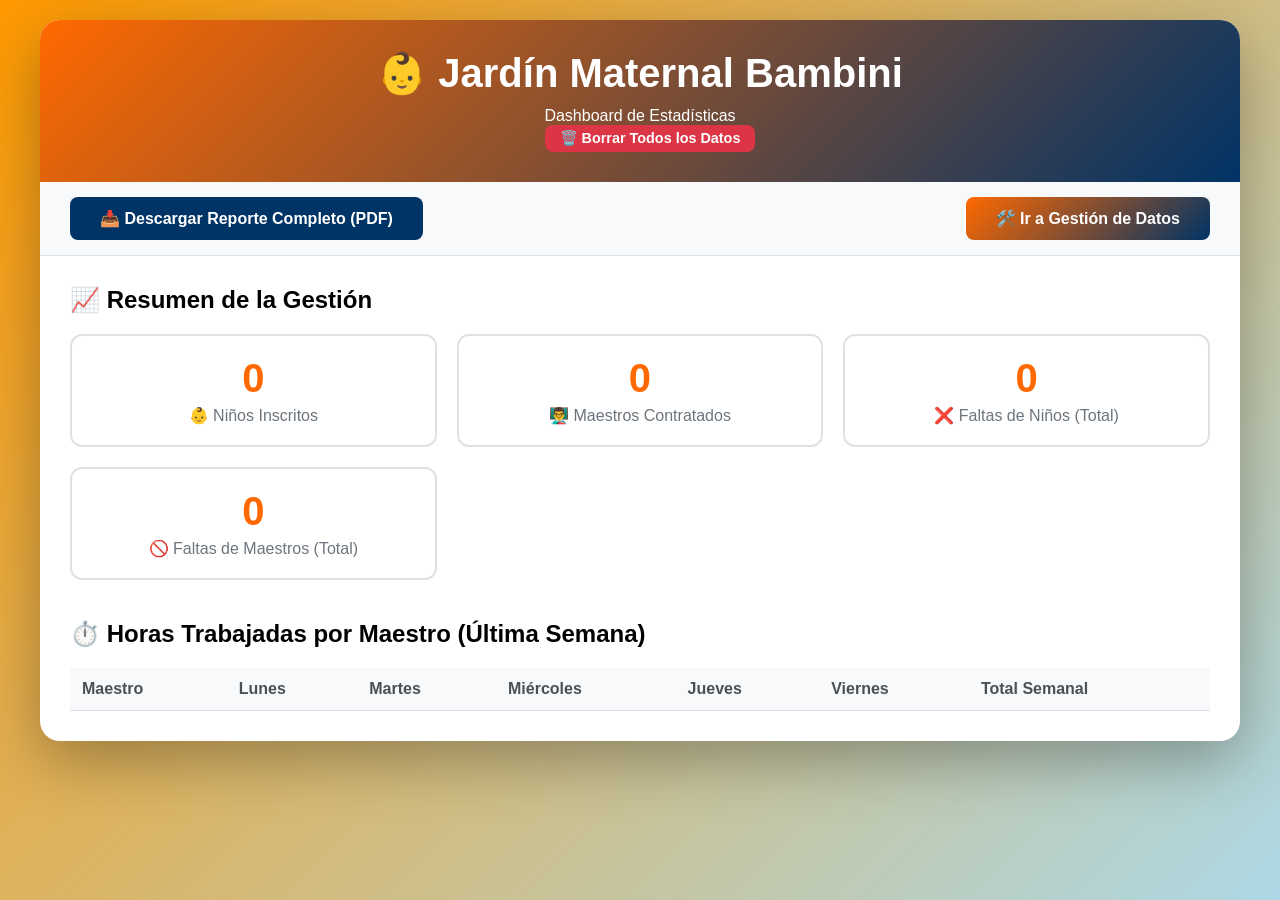
==== index.html @ 5d94b1a0 "Add files via upload" ====
<!DOCTYPE html>
<html lang="es">
<head>
    <meta charset="UTF-8">
    <meta name="viewport" content="width=device-width, initial-scale=1.0">
    <title>Jardín Maternal Bambini | Dashboard</title>
    <link rel="stylesheet" href="css/styles.css">
    <style>
        /* Estilos específicos para el Navbar de la página principal */
        .navbar {
            display: flex;
            justify-content: space-between; /* Añadido para separar los botones */
            align-items: center;
            background-color: #f8f9fa;
            padding: 15px 30px;
            border-bottom: 1px solid #dee2e6;
        }
        .navbar .btn-primary {
            padding: 12px 30px;
            text-decoration: none;
            cursor: pointer;
        }
    </style>
</head>
<body>
    <div class="container">
        <header>
            <h1>👶 Jardín Maternal Bambini</h1>
            <p>Dashboard de Estadísticas</p>
            <button class="btn btn-danger" onclick="borrarTodoLocalStorage()"
                style="padding: 5px 15px; font-size: 0.9em; margin-left: 20px;">
                🗑️ Borrar Todos los Datos
            </button>
        </header>

        <div class="navbar">
            <button class="btn btn-primary" onclick="descargarReportePDF()" style="background: #003366;">
                📥 Descargar Reporte Completo (PDF)
            </button>
            <a 
                class="btn btn-primary" 
                onclick="solicitarAccesoGestion()"
            >
                🛠️ Ir a Gestión de Datos
            </a>
        </div>

        <div class="content">
            <div id="estadisticas" class="section active">
                <h2>📈 Resumen de la Gestión</h2>
                <div class="cards-grid" id="resumenEstadisticas">
                    </div>
                
                <h2 style="margin-top: 40px;">⏱️ Horas Trabajadas por Maestro (Última Semana)</h2>
                <table class="asistencia-table" id="tablaHorasTrabajadas">
                    <thead>
                        <tr>
                            <th>Maestro</th>
                            <th>Lunes</th>
                            <th>Martes</th>
                            <th>Miércoles</th>
                            <th>Jueves</th>
                            <th>Viernes</th>
                            <th>Total Semanal</th>
                        </tr>
                    </thead>
                    <tbody id="bodyHorasTrabajadas">
                        </tbody>
                </table>
            </div>
        </div>
    </div>

    <script src="js/scripts.js"></script>

    <script>
        // Lógica de acceso directo en index.html
        function solicitarAccesoGestion() {
            const claveIngresada = prompt("⚠️ Ingresa la clave de acceso para ir a Gestión de Datos:");
            const claveCorrecta = "admin"; 

            if (claveIngresada === claveCorrecta) {
                window.location.href = 'gestion.html';
            } else if (claveIngresada !== null) {
                alert('🚫 Clave incorrecta. Acceso denegado.');
            }
        }
        
        // Llamada inicial para cargar el dashboard
        window.onload = function() {
            mostrarEstadisticas();
        };
    </script>
</body>
</html>
---- css/styles.css ----
* {
    margin: 0;
    padding: 0;
    box-sizing: border-box;
}

body {
    font-family: 'Segoe UI', Tahoma, Geneva, Verdana, sans-serif;
    /* Degradado de fondo suave con tonos del logo (Naranja y Azul claro) */
    background: linear-gradient(135deg, #FF9900 0%, #ADD8E6 100%);
    min-height: 100vh;
    padding: 20px;
}

.container {
    max-width: 1200px;
    margin: 0 auto;
    background: white;
    border-radius: 20px;
    box-shadow: 0 20px 60px rgba(0,0,0,0.3);
    overflow: hidden;
}

header {
    /* Fondo de la cabecera: Naranja y Azul Oscuro */
    background: linear-gradient(135deg, #FF6900 0%, #003366 100%);
    color: white;
    padding: 30px;
    text-align: center;
}

header h1 {
    font-size: 2.5em;
    margin-bottom: 10px;
}

.tabs {
    display: flex;
    background: #f8f9fa;
    border-bottom: 2px solid #dee2e6;
}

.tab {
    flex: 1;
    padding: 20px;
    text-align: center;
    cursor: pointer;
    background: #e9ecef;
    border: none;
    font-size: 1.1em;
    font-weight: 600;
    transition: all 0.3s;
    color: #495057;
}

.tab:hover {
    background: #dee2e6;
}

.tab.active {
    background: white;
    /* Color de Acento: Naranja Vibrante */
    color: #FF6900; 
    /* Borde de Acento: Naranja Vibrante */
    border-bottom: 3px solid #FF6900;
}

.content {
    padding: 30px;
}

.section {
    display: none;
}

.section.active {
    display: block;
}

.form-group {
    margin-bottom: 20px;
}

label {
    display: block;
    margin-bottom: 8px;
    font-weight: 600;
    color: #495057;
}

input[type="text"],
input[type="date"],
input[type="time"],
input[type="file"],
select,
textarea {
    width: 100%;
    padding: 12px;
    border: 2px solid #dee2e6;
    border-radius: 8px;
    font-size: 1em;
    transition: border 0.3s;
}

input:focus,
select:focus,
textarea:focus {
    outline: none;
    /* Color de Acento: Naranja Vibrante */
    border-color: #FF6900;
}

textarea {
    resize: vertical;
    min-height: 100px;
}

.btn {
    padding: 12px 30px;
    border: none;
    border-radius: 8px;
    font-size: 1em;
    font-weight: 600;
    cursor: pointer;
    transition: all 0.3s;
    text-decoration: none;
    display: inline-block;
}

.btn-primary {
    /* Degradado de Acento: Naranja Vibrante / Azul Oscuro */
    background: linear-gradient(135deg, #FF6900 0%, #003366 100%);
    color: white;
}

.btn-primary:hover {
    transform: translateY(-2px);
    /* Sombra de Acento: Naranja Vibrante */
    box-shadow: 0 5px 15px rgba(255, 105, 0, 0.4);
}

.btn-danger {
    background: #dc3545;
    color: white;
}

.btn-danger:hover {
    background: #c82333;
}

.btn-secondary {
    background: #6c757d;
    color: white;
}

.cards-grid {
    display: grid;
    grid-template-columns: repeat(auto-fill, minmax(300px, 1fr));
    gap: 20px;
    margin-top: 20px;
}

.card {
    background: white;
    border: 2px solid #dee2e6;
    border-radius: 12px;
    padding: 20px;
    transition: all 0.3s;
}

.card:hover {
    box-shadow: 0 5px 15px rgba(0,0,0,0.1);
    transform: translateY(-5px);
}

.card-header {
    display: flex;
    align-items: center;
    margin-bottom: 15px;
}

.card-image {
    width: 80px;
    height: 80px;
    border-radius: 50%;
    object-fit: cover;
    margin-right: 15px;
    /* Borde de Acento: Naranja Vibrante */
    border: 3px solid #FF6900;
}

.card-image.placeholder {
    /* Degradado de Acento: Naranja Vibrante / Azul Oscuro */
    background: linear-gradient(135deg, #FF6900 0%, #003366 100%);
    display: flex;
    align-items: center;
    justify-content: center;
    color: white;
    font-size: 2em;
    font-weight: bold;
}

.card-info h3 {
    /* Color de Acento: Naranja Vibrante */
    color: #FF6900;
    margin-bottom: 5px;
}

.card-body {
    margin-top: 15px;
}

.card-body p {
    margin: 8px 0;
    color: #6c757d;
}

.card-actions {
    margin-top: 15px;
    display: flex;
    gap: 10px;
}

.card-actions button {
    flex: 1;
    padding: 8px;
    font-size: 0.9em;
}

.empty-state {
    text-align: center;
    padding: 60px 20px;
    color: #6c757d;
}

.empty-state h3 {
    font-size: 1.5em;
    margin-bottom: 10px;
}

.form-row {
    display: grid;
    grid-template-columns: 1fr 1fr;
    gap: 20px;
}

@media (max-width: 768px) {
    .form-row {
        grid-template-columns: 1fr;
    }

    .cards-grid {
        grid-template-columns: 1fr;
    }

    .tabs {
        flex-wrap: wrap;
    }
}

.asistencia-table {
    width: 100%;
    border-collapse: collapse;
    margin-top: 20px;
}

.asistencia-table th,
.asistencia-table td {
    padding: 12px;
    text-align: left;
    border-bottom: 1px solid #dee2e6;
}

.asistencia-table th {
    background: #f8f9fa;
    font-weight: 600;
    color: #495057;
}

.asistencia-table tr:hover {
    background: #f8f9fa;
}

.badge {
    padding: 5px 10px;
    border-radius: 20px;
    font-size: 0.85em;
    font-weight: 600;
}

.badge-success {
    background: #d4edda;
    color: #155724;
}

.badge-warning {
    background: #fff3cd;
    color: #856404;
}

.nav-link {
    /* Enlaces dentro del header o navegación secundaria */
    color: white; 
    text-decoration: underline;
    transition: opacity 0.3s;
}

.nav-link:hover {
    opacity: 0.8;
}

/* Estilo para los menús de gestión.html */
.gestion-menu {
    display: grid;
    grid-template-columns: repeat(auto-fit, minmax(280px, 1fr));
    gap: 30px;
    padding: 50px;
    text-align: center;
}
.menu-item {
    display: block;
    padding: 40px 20px;
    border-radius: 15px;
    text-decoration: none;
    color: #495057;
    background: #f0f8ff; /* Fondo Azul muy claro */
    transition: all 0.3s;
    border: 2px solid #dee2e6;
}
.menu-item:hover {
    transform: translateY(-5px);
    box-shadow: 0 10px 20px rgba(255, 105, 0, 0.3); /* Sombra Naranja */
    border-color: #FF6900;
}
.menu-item h3 {
    font-size: 1.5em;
    margin-top: 15px;
    color: #003366; /* Azul Oscuro para el texto */
}
.menu-item span {
    font-size: 3em;
    display: block;
    color: #FF6900; /* Naranja para los íconos */
}
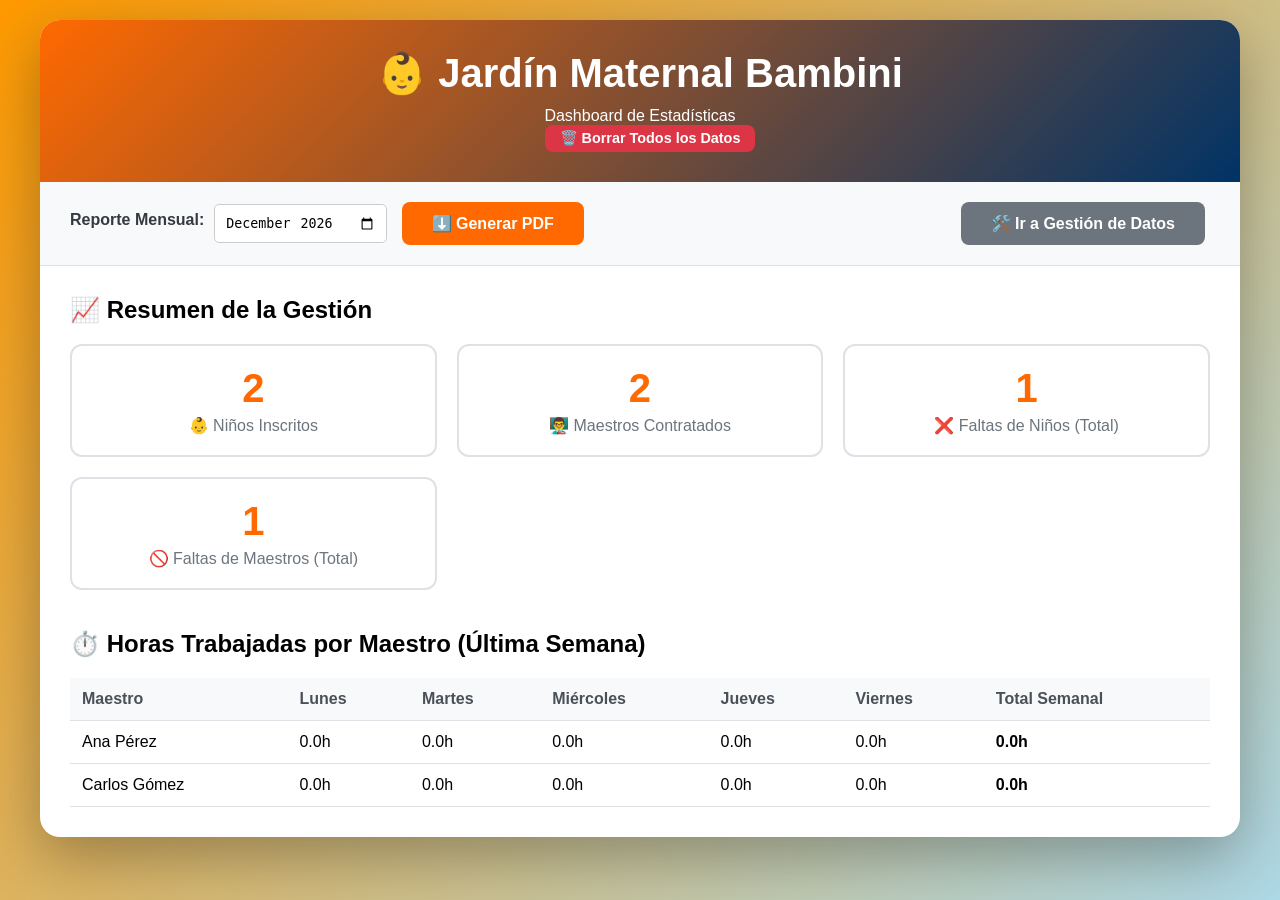
==== commit d30bb779: "Add files via upload" ====
--- a/index.html
+++ b/index.html
@@ -1,5 +1,6 @@
 <!DOCTYPE html>
 <html lang="es">
+
 <head>
     <meta charset="UTF-8">
     <meta name="viewport" content="width=device-width, initial-scale=1.0">
@@ -9,19 +10,44 @@
         /* Estilos específicos para el Navbar de la página principal */
         .navbar {
             display: flex;
-            justify-content: space-between; /* Añadido para separar los botones */
+            justify-content: space-between;
             align-items: center;
             background-color: #f8f9fa;
             padding: 15px 30px;
             border-bottom: 1px solid #dee2e6;
+            flex-wrap: wrap;
+            /* Permite que los elementos se ajusten en pantallas pequeñas */
         }
+
         .navbar .btn-primary {
             padding: 12px 30px;
             text-decoration: none;
             cursor: pointer;
+            margin: 5px;
+            /* Espacio entre los botones/selectores */
+        }
+
+        .reporte-mensual-controls {
+            display: flex;
+            align-items: center;
+            flex-wrap: wrap;
+        }
+
+        .reporte-mensual-controls label {
+            margin-right: 10px;
+            font-weight: bold;
+            color: #343a40;
+        }
+
+        .reporte-mensual-controls input[type="month"] {
+            padding: 10px;
+            border-radius: 5px;
+            border: 1px solid #ccc;
+            margin-right: 10px;
         }
     </style>
 </head>
+
 <body>
     <div class="container">
         <header>
@@ -34,13 +60,16 @@
         </header>
 
         <div class="navbar">
-            <button class="btn btn-primary" onclick="descargarReportePDF()" style="background: #003366;">
-                📥 Descargar Reporte Completo (PDF)
-            </button>
-            <a 
-                class="btn btn-primary" 
-                onclick="solicitarAccesoGestion()"
-            >
+
+            <div class="reporte-mensual-controls">
+                <label for="selectorReporteMensual">Reporte Mensual:</label>
+                <input type="month" id="selectorReporteMensual" value="2025-10">
+                <button class="btn btn-primary" style="background: #FF6900; border: none;"
+                    onclick="descargarReporteMensualPDF()">
+                    ⬇️ Generar PDF
+                </button>
+            </div>
+            <a class="btn btn-primary" onclick="solicitarAccesoGestion()" style="background: #6c757d;">
                 🛠️ Ir a Gestión de Datos
             </a>
         </div>
@@ -49,8 +78,8 @@
             <div id="estadisticas" class="section active">
                 <h2>📈 Resumen de la Gestión</h2>
                 <div class="cards-grid" id="resumenEstadisticas">
-                    </div>
-                
+                </div>
+
                 <h2 style="margin-top: 40px;">⏱️ Horas Trabajadas por Maestro (Última Semana)</h2>
                 <table class="asistencia-table" id="tablaHorasTrabajadas">
                     <thead>
@@ -65,7 +94,7 @@
                         </tr>
                     </thead>
                     <tbody id="bodyHorasTrabajadas">
-                        </tbody>
+                    </tbody>
                 </table>
             </div>
         </div>
@@ -74,22 +103,35 @@
     <script src="js/scripts.js"></script>
 
     <script>
-        // Lógica de acceso directo en index.html
+        // Función de solicitud de acceso (si la usas)
         function solicitarAccesoGestion() {
-            const claveIngresada = prompt("⚠️ Ingresa la clave de acceso para ir a Gestión de Datos:");
-            const claveCorrecta = "admin"; 
-
-            if (claveIngresada === claveCorrecta) {
-                window.location.href = 'gestion.html';
+            const claveIngresada = prompt("Ingresa la clave de acceso para ir a Gestión de Datos:");
+            if (claveIngresada === "admin") {
+                window.location.href = 'gestion.html'; // Asegúrate que la ruta sea correcta
             } else if (claveIngresada !== null) {
-                alert('🚫 Clave incorrecta. Acceso denegado.');
+                alert('🚫 Clave incorrecta.');
             }
         }
-        
-        // Llamada inicial para cargar el dashboard
-        window.onload = function() {
-            mostrarEstadisticas();
+
+        // --- INICIALIZACIÓN Y LÓGICA DE CARGA ---
+
+        // Establecer el valor predeterminado del selector al mes actual
+        document.addEventListener('DOMContentLoaded', () => {
+            const today = new Date();
+            const month = String(today.getMonth() + 1).padStart(2, '0');
+            const year = today.getFullYear();
+            const selector = document.getElementById('selectorReporteMensual');
+            if (selector) {
+                selector.value = `${year}-${month}`;
+            }
+        });
+
+        // Llamada para iniciar la carga de datos (Se ejecuta después de que el DOM esté listo)
+        window.onload = function () {
+            // Llama a la función asíncrona de carga de datos definida en scripts.js
+            cargarDatosIniciales();
         };
     </script>
 </body>
+
 </html>
